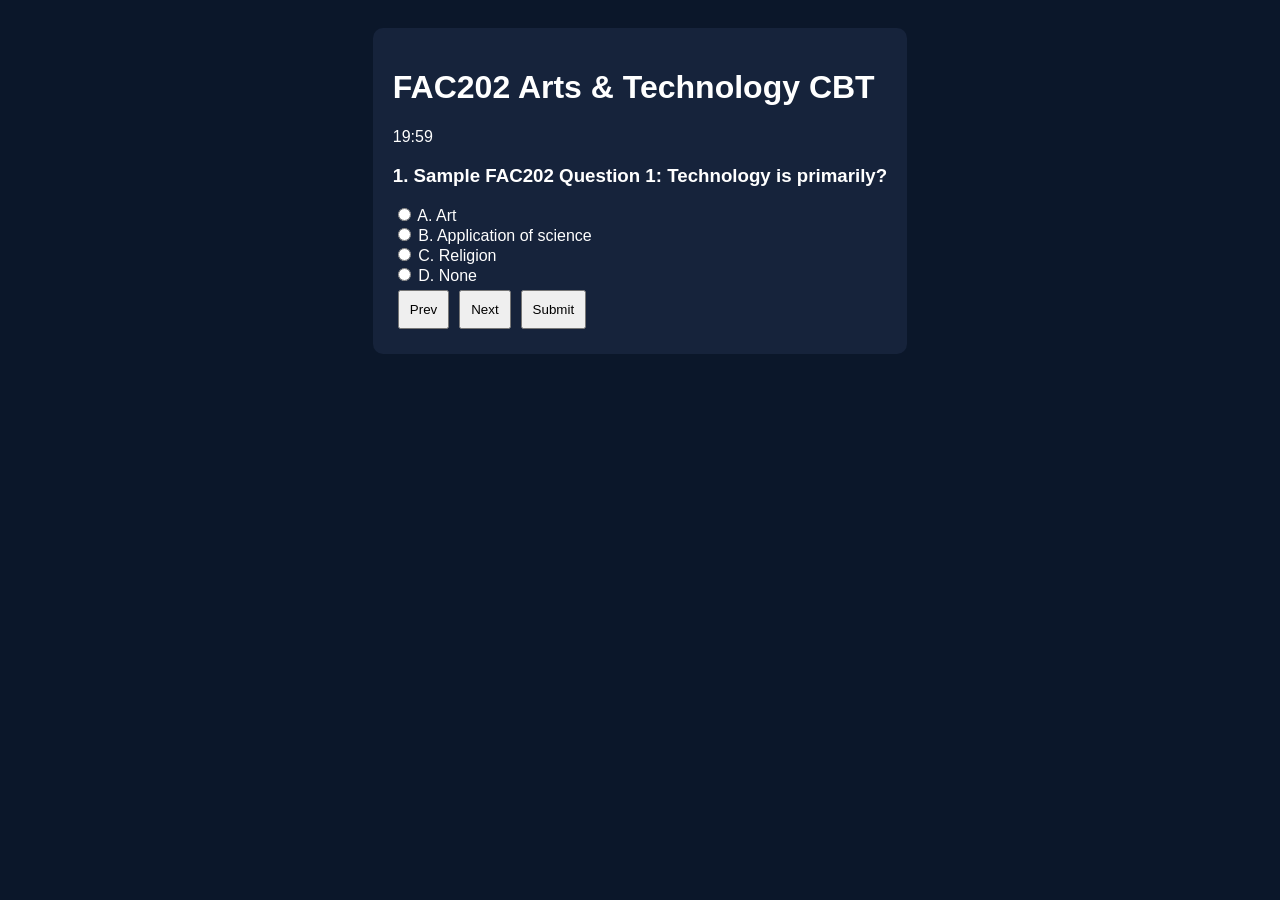
==== index.html @ e80b79d8 "Add files via upload" ====
<!doctype html><html><head><meta charset="utf-8"><title>FAC202 CBT</title><link rel="stylesheet" href="style.css"></head><body><div class="box"><h1>FAC202 Arts & Technology CBT</h1><div id="timer">20:00</div><div id="q"></div><div id="opts"></div><button onclick="prev()">Prev</button><button onclick="next()">Next</button><button onclick="submitTest()">Submit</button></div><script src="script.js"></script></body></html>
---- style.css ----
body{font-family:Arial;background:#0b172a;color:#fff;display:flex;justify-content:center}.box{max-width:800px;background:#16233b;padding:20px;border-radius:10px;margin-top:20px}button{margin:5px;padding:10px}
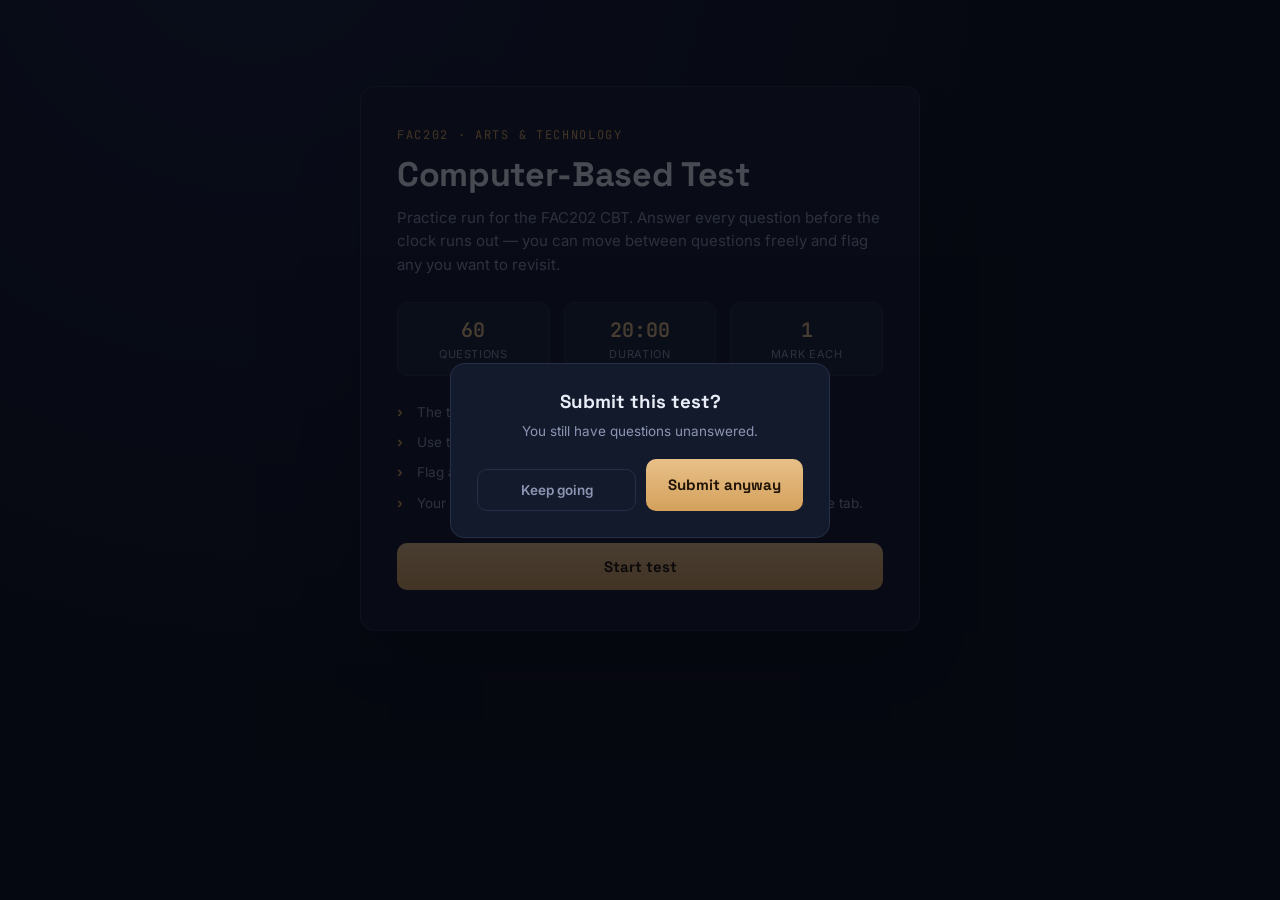
==== commit 0f65bcf9: "Add files via upload" ====
--- a/index.html
+++ b/index.html
@@ -1 +1,119 @@
-<!doctype html><html><head><meta charset="utf-8"><title>FAC202 CBT</title><link rel="stylesheet" href="style.css"></head><body><div class="box"><h1>FAC202 Arts & Technology CBT</h1><div id="timer">20:00</div><div id="q"></div><div id="opts"></div><button onclick="prev()">Prev</button><button onclick="next()">Next</button><button onclick="submitTest()">Submit</button></div><script src="script.js"></script></body></html>+<!doctype html>
+<html lang="en">
+<head>
+<meta charset="utf-8">
+<meta name="viewport" content="width=device-width, initial-scale=1">
+<title>FAC202 · Arts & Technology CBT</title>
+<link rel="preconnect" href="https://fonts.googleapis.com">
+<link rel="preconnect" href="https://fonts.gstatic.com" crossorigin>
+<link href="https://fonts.googleapis.com/css2?family=Space+Grotesk:wght@500;600;700&family=Inter:wght@400;500;600&family=JetBrains+Mono:wght@500;600&display=swap" rel="stylesheet">
+<link rel="stylesheet" href="style.css">
+</head>
+<body>
+
+<div class="app" id="app">
+
+  <!-- START SCREEN -->
+  <section class="screen start-screen" id="startScreen">
+    <div class="start-card">
+      <p class="eyebrow">FAC202 &middot; ARTS &amp; TECHNOLOGY</p>
+      <h1>Computer-Based Test</h1>
+      <p class="lede">Practice run for the FAC202 CBT. Answer every question before the clock runs out — you can move between questions freely and flag any you want to revisit.</p>
+
+      <div class="meta-row">
+        <div class="meta"><span class="meta-num" id="metaCount">60</span><span class="meta-label">Questions</span></div>
+        <div class="meta"><span class="meta-num" id="metaTime">20:00</span><span class="meta-label">Duration</span></div>
+        <div class="meta"><span class="meta-num">1</span><span class="meta-label">Mark each</span></div>
+      </div>
+
+      <ul class="rules">
+        <li>The test submits automatically when time runs out.</li>
+        <li>Use the question grid on the left to jump to any question.</li>
+        <li>Flag a question to mark it for review before you submit.</li>
+        <li>Your progress is saved automatically if you accidentally close the tab.</li>
+      </ul>
+
+      <button class="btn-primary" id="startBtn">Start test</button>
+      <button class="btn-ghost" id="resumeBtn" hidden>Resume saved attempt</button>
+    </div>
+  </section>
+
+  <!-- TEST SCREEN -->
+  <section class="screen test-screen" id="testScreen" hidden>
+    <header class="test-header">
+      <div class="course-tag">FAC202</div>
+      <div class="progress-wrap">
+        <div class="progress-bar" id="progressBar"></div>
+      </div>
+      <div class="clock" id="timer">20:00</div>
+    </header>
+
+    <div class="test-body">
+      <aside class="palette-panel">
+        <div class="palette-legend">
+          <span><i class="dot dot-current"></i>Current</span>
+          <span><i class="dot dot-answered"></i>Answered</span>
+          <span><i class="dot dot-flagged"></i>Flagged</span>
+          <span><i class="dot dot-empty"></i>Unseen</span>
+        </div>
+        <div class="palette-grid" id="palette"></div>
+        <div class="palette-actions">
+          <button class="btn-flag" id="flagBtn">Flag this question</button>
+          <button class="btn-submit" id="submitBtn">Submit test</button>
+        </div>
+      </aside>
+
+      <main class="question-panel">
+        <div class="q-head">
+          <span id="qIndex">Question 1 of 60</span>
+          <span class="q-status" id="qStatus"></span>
+        </div>
+        <h2 id="qText">Loading question…</h2>
+        <div class="options" id="opts"></div>
+        <div class="nav-row">
+          <button class="btn-nav" id="prevBtn">&larr; Prev</button>
+          <button class="btn-nav" id="clearBtn">Clear answer</button>
+          <button class="btn-nav btn-nav-primary" id="nextBtn">Next &rarr;</button>
+        </div>
+      </main>
+    </div>
+  </section>
+
+  <!-- RESULTS SCREEN -->
+  <section class="screen results-screen" id="resultsScreen" hidden>
+    <div class="results-head">
+      <p class="eyebrow">RESULT</p>
+      <h1 id="scoreHeadline">0 / 60</h1>
+      <p class="lede" id="scoreSub">You scored 0%.</p>
+      <div class="results-stats">
+        <div class="rstat"><span class="rstat-num rstat-correct" id="statCorrect">0</span><span class="rstat-label">Correct</span></div>
+        <div class="rstat"><span class="rstat-num rstat-wrong" id="statWrong">0</span><span class="rstat-label">Incorrect</span></div>
+        <div class="rstat"><span class="rstat-num rstat-skip" id="statSkip">0</span><span class="rstat-label">Unanswered</span></div>
+      </div>
+      <div class="results-filters">
+        <button class="chip chip-active" data-filter="all">All</button>
+        <button class="chip" data-filter="wrong">Missed</button>
+        <button class="chip" data-filter="flagged">Flagged</button>
+      </div>
+      <button class="btn-ghost" id="retryBtn">Retry test</button>
+    </div>
+    <div class="review-list" id="reviewList"></div>
+  </section>
+
+</div>
+
+<!-- SUBMIT CONFIRM MODAL -->
+<div class="modal-overlay" id="confirmModal" hidden>
+  <div class="modal-card">
+    <h3>Submit this test?</h3>
+    <p id="confirmText">You still have questions unanswered.</p>
+    <div class="modal-actions">
+      <button class="btn-ghost" id="cancelSubmit">Keep going</button>
+      <button class="btn-primary" id="confirmSubmit">Submit anyway</button>
+    </div>
+  </div>
+</div>
+
+<script src="script.js"></script>
+</body>
+</html>
--- a/style.css
+++ b/style.css
@@ -1 +1,364 @@
-body{font-family:Arial;background:#0b172a;color:#fff;display:flex;justify-content:center}.box{max-width:800px;background:#16233b;padding:20px;border-radius:10px;margin-top:20px}button{margin:5px;padding:10px}+/* ---------------------------------------
+   FAC202 CBT — Exam Terminal theme
+--------------------------------------- */
+
+:root{
+  --bg: #0a0e1a;
+  --surface: #131a2c;
+  --surface-2: #1a2338;
+  --border: #262f48;
+  --accent: #d4a15c;
+  --accent-soft: rgba(212,161,92,0.14);
+  --accent-2: #e8c088;
+  --text: #e9edf7;
+  --text-dim: #8c96b3;
+  --success: #4ade80;
+  --success-soft: rgba(74,222,128,0.14);
+  --danger: #f87171;
+  --danger-soft: rgba(248,113,113,0.14);
+  --warning: #fbbf24;
+  --radius: 14px;
+  --mono: 'JetBrains Mono', monospace;
+  --display: 'Space Grotesk', sans-serif;
+  --body: 'Inter', sans-serif;
+}
+
+*{box-sizing:border-box;}
+html,body{margin:0;padding:0;}
+
+body{
+  font-family: var(--body);
+  background: radial-gradient(circle at 20% -10%, #16203a 0%, var(--bg) 55%);
+  color: var(--text);
+  min-height: 100vh;
+  display:flex;
+  justify-content:center;
+  padding: 32px 16px;
+}
+
+.app{width:100%; max-width: 1000px;}
+
+.screen{animation: fadeIn .35s ease;}
+@keyframes fadeIn{from{opacity:0; transform:translateY(6px);} to{opacity:1; transform:translateY(0);}}
+
+.eyebrow{
+  font-family: var(--mono);
+  font-size: 12px;
+  letter-spacing: 0.14em;
+  color: var(--accent);
+  margin: 0 0 10px;
+  text-transform: uppercase;
+}
+
+h1{font-family: var(--display); font-size: 34px; font-weight: 700; margin: 0 0 10px; letter-spacing: -0.01em;}
+h2{font-family: var(--display); font-weight: 600;}
+.lede{color: var(--text-dim); line-height: 1.55; margin: 0 0 26px; font-size: 15px;}
+
+/* ---------- START SCREEN ---------- */
+.start-screen{display:flex; justify-content:center; padding-top: 6vh;}
+.start-card{
+  background: var(--surface);
+  border: 1px solid var(--border);
+  border-radius: var(--radius);
+  padding: 40px 36px;
+  max-width: 560px;
+  width: 100%;
+  box-shadow: 0 30px 60px -30px rgba(0,0,0,0.6);
+}
+
+.meta-row{display:flex; gap: 14px; margin-bottom: 26px;}
+.meta{
+  flex:1;
+  background: var(--surface-2);
+  border: 1px solid var(--border);
+  border-radius: 10px;
+  padding: 14px 10px;
+  text-align:center;
+}
+.meta-num{display:block; font-family: var(--mono); font-size: 20px; color: var(--accent-2); font-weight:600;}
+.meta-label{display:block; font-size: 11px; color: var(--text-dim); text-transform: uppercase; letter-spacing: 0.06em; margin-top: 4px;}
+
+.rules{list-style:none; padding:0; margin: 0 0 30px; display:flex; flex-direction:column; gap:10px;}
+.rules li{
+  position:relative;
+  padding-left: 20px;
+  font-size: 13.5px;
+  color: var(--text-dim);
+  line-height:1.5;
+}
+.rules li::before{
+  content:"›";
+  position:absolute; left:0; top:0;
+  color: var(--accent);
+  font-weight:700;
+}
+
+.btn-primary{
+  width:100%;
+  background: linear-gradient(180deg, var(--accent-2), var(--accent));
+  color: #201306;
+  border:none;
+  font-family: var(--display);
+  font-weight: 700;
+  font-size: 15px;
+  padding: 14px 18px;
+  border-radius: 10px;
+  cursor:pointer;
+  transition: transform .15s ease, box-shadow .15s ease;
+}
+.btn-primary:hover{transform: translateY(-1px); box-shadow: 0 10px 24px -10px rgba(212,161,92,0.5);}
+.btn-primary:focus-visible, .btn-ghost:focus-visible, .btn-nav:focus-visible, .chip:focus-visible{
+  outline: 2px solid var(--accent-2); outline-offset: 2px;
+}
+
+.btn-ghost{
+  width:100%;
+  background: transparent;
+  border: 1px solid var(--border);
+  color: var(--text-dim);
+  font-family: var(--body);
+  font-weight: 600;
+  font-size: 13.5px;
+  padding: 12px 18px;
+  border-radius: 10px;
+  margin-top: 10px;
+  cursor:pointer;
+}
+.btn-ghost:hover{border-color: var(--accent); color: var(--accent-2);}
+
+/* ---------- TEST SCREEN ---------- */
+.test-header{
+  display:flex;
+  align-items:center;
+  gap: 18px;
+  background: var(--surface);
+  border: 1px solid var(--border);
+  border-radius: var(--radius);
+  padding: 14px 20px;
+  margin-bottom: 18px;
+}
+.course-tag{
+  font-family: var(--mono);
+  font-size: 12px;
+  color: var(--accent-2);
+  border: 1px solid var(--border);
+  padding: 6px 10px;
+  border-radius: 6px;
+  background: var(--surface-2);
+  white-space:nowrap;
+}
+.progress-wrap{flex:1; height:6px; background: var(--surface-2); border-radius: 4px; overflow:hidden;}
+.progress-bar{height:100%; width:0%; background: linear-gradient(90deg, var(--accent), var(--accent-2)); transition: width .25s ease;}
+.clock{
+  font-family: var(--mono);
+  font-size: 20px;
+  font-weight: 600;
+  letter-spacing: 0.03em;
+  color: var(--accent-2);
+  background: var(--surface-2);
+  border: 1px solid var(--border);
+  padding: 6px 14px;
+  border-radius: 6px;
+  min-width: 88px;
+  text-align:center;
+}
+.clock.low{color: var(--danger); border-color: var(--danger); animation: pulse 1s infinite;}
+@keyframes pulse{0%,100%{opacity:1;} 50%{opacity:.55;}}
+
+.test-body{display:grid; grid-template-columns: 260px 1fr; gap: 18px;}
+
+.palette-panel{
+  background: var(--surface);
+  border: 1px solid var(--border);
+  border-radius: var(--radius);
+  padding: 18px;
+  height: fit-content;
+}
+.palette-legend{display:flex; flex-direction:column; gap:6px; margin-bottom:14px; font-size:11.5px; color: var(--text-dim);}
+.palette-legend span{display:flex; align-items:center; gap:8px;}
+.dot{width:9px; height:9px; border-radius:50%; display:inline-block;}
+.dot-current{background: var(--accent-2); box-shadow:0 0 0 3px var(--accent-soft);}
+.dot-answered{background: var(--success);}
+.dot-flagged{background: var(--warning);}
+.dot-empty{background: var(--border);}
+
+.palette-grid{
+  display:grid;
+  grid-template-columns: repeat(5, 1fr);
+  gap: 6px;
+  margin-bottom: 16px;
+}
+.pnum{
+  font-family: var(--mono);
+  font-size: 12px;
+  aspect-ratio: 1;
+  display:flex; align-items:center; justify-content:center;
+  background: var(--surface-2);
+  border: 1px solid var(--border);
+  border-radius: 6px;
+  color: var(--text-dim);
+  cursor:pointer;
+  transition: all .12s ease;
+}
+.pnum:hover{border-color: var(--accent);}
+.pnum.answered{background: var(--success-soft); color: var(--success); border-color: transparent;}
+.pnum.flagged{box-shadow: inset 0 0 0 2px var(--warning);}
+.pnum.current{background: var(--accent); color:#201306; border-color: var(--accent); font-weight:700;}
+
+.palette-actions{display:flex; flex-direction:column; gap:8px;}
+.btn-flag{
+  background: transparent;
+  border: 1px solid var(--border);
+  color: var(--warning);
+  padding: 10px;
+  border-radius: 8px;
+  font-size: 13px;
+  font-weight:600;
+  cursor:pointer;
+}
+.btn-flag.active{background: rgba(251,191,36,0.14); border-color: var(--warning);}
+.btn-submit{
+  background: var(--accent);
+  color:#201306;
+  border:none;
+  padding: 11px;
+  border-radius: 8px;
+  font-weight:700;
+  font-size: 13.5px;
+  cursor:pointer;
+}
+
+.question-panel{
+  background: var(--surface);
+  border: 1px solid var(--border);
+  border-radius: var(--radius);
+  padding: 26px 28px;
+  display:flex;
+  flex-direction:column;
+}
+.q-head{display:flex; justify-content:space-between; align-items:center; margin-bottom:14px;}
+.q-head #qIndex{font-family: var(--mono); font-size: 12.5px; color: var(--text-dim); letter-spacing:0.04em;}
+.q-status{font-family: var(--mono); font-size: 11.5px; color: var(--warning); text-transform:uppercase; letter-spacing:0.06em;}
+
+#qText{font-size: 19px; line-height:1.4; margin: 0 0 22px;}
+
+.options{display:flex; flex-direction:column; gap:10px; margin-bottom: 20px;}
+.opt{
+  display:flex; align-items:flex-start; gap: 12px;
+  padding: 13px 14px;
+  border: 1px solid var(--border);
+  border-radius: 10px;
+  cursor:pointer;
+  background: var(--surface-2);
+  transition: border-color .12s ease, background .12s ease;
+}
+.opt:hover{border-color: var(--accent);}
+.opt.selected{border-color: var(--accent); background: var(--accent-soft);}
+.opt input{accent-color: var(--accent); margin-top:2px;}
+.opt-letter{
+  font-family: var(--mono);
+  font-size: 12px;
+  color: var(--text-dim);
+  border: 1px solid var(--border);
+  border-radius: 4px;
+  padding: 1px 6px;
+  flex-shrink:0;
+}
+.opt.selected .opt-letter{color: var(--accent-2); border-color: var(--accent);}
+.opt-text{font-size:14.5px; line-height:1.45;}
+
+.nav-row{display:flex; gap:10px; margin-top:auto;}
+.btn-nav{
+  flex:1;
+  background: var(--surface-2);
+  border: 1px solid var(--border);
+  color: var(--text);
+  padding: 11px;
+  border-radius: 9px;
+  font-weight:600;
+  font-size: 13.5px;
+  cursor:pointer;
+}
+.btn-nav:hover{border-color: var(--accent);}
+.btn-nav-primary{background: var(--accent); color:#201306; border-color: var(--accent);}
+
+/* ---------- RESULTS SCREEN ---------- */
+.results-head{
+  background: var(--surface);
+  border: 1px solid var(--border);
+  border-radius: var(--radius);
+  padding: 32px;
+  margin-bottom: 18px;
+  text-align:center;
+}
+#scoreHeadline{font-size: 44px; font-family: var(--mono); color: var(--accent-2);}
+.results-stats{display:flex; gap:14px; justify-content:center; margin: 22px 0;}
+.rstat{background: var(--surface-2); border:1px solid var(--border); border-radius:10px; padding:14px 22px; min-width:110px;}
+.rstat-num{display:block; font-family:var(--mono); font-size:22px; font-weight:700;}
+.rstat-correct{color: var(--success);}
+.rstat-wrong{color: var(--danger);}
+.rstat-skip{color: var(--text-dim);}
+.rstat-label{font-size:11px; color: var(--text-dim); text-transform:uppercase; letter-spacing:0.05em;}
+
+.results-filters{display:flex; gap:8px; justify-content:center; margin-bottom:18px;}
+.chip{
+  background: var(--surface-2);
+  border: 1px solid var(--border);
+  color: var(--text-dim);
+  padding: 7px 16px;
+  border-radius: 20px;
+  font-size: 12.5px;
+  font-weight:600;
+  cursor:pointer;
+}
+.chip-active{background: var(--accent); color:#201306; border-color: var(--accent);}
+.results-head .btn-ghost{max-width: 220px; margin: 0 auto;}
+
+.review-list{display:flex; flex-direction:column; gap:12px;}
+.review-item{
+  background: var(--surface);
+  border: 1px solid var(--border);
+  border-left: 3px solid var(--border);
+  border-radius: 10px;
+  padding: 18px 20px;
+}
+.review-item.correct{border-left-color: var(--success);}
+.review-item.wrong{border-left-color: var(--danger);}
+.review-item.skip{border-left-color: var(--text-dim);}
+.review-q{font-weight:600; margin-bottom:10px; font-size:14.5px;}
+.review-row{font-size:13px; color: var(--text-dim); margin-bottom:4px;}
+.review-row b{color: var(--text);}
+.review-explain{margin-top:8px; font-size:13px; color: var(--text-dim); font-style:italic;}
+
+/* ---------- MODAL ---------- */
+.modal-overlay{
+  position:fixed; inset:0; background: rgba(5,7,14,0.7);
+  display:flex; align-items:center; justify-content:center; z-index:50;
+}
+.modal-card{
+  background: var(--surface);
+  border: 1px solid var(--border);
+  border-radius: var(--radius);
+  padding: 26px;
+  max-width: 380px;
+  width: 90%;
+  text-align:center;
+}
+.modal-card h3{margin:0 0 10px; font-family:var(--display);}
+.modal-card p{color: var(--text-dim); font-size:13.5px; margin: 0 0 20px;}
+.modal-actions{display:flex; gap:10px;}
+.modal-actions button{flex:1;}
+
+/* ---------- RESPONSIVE ---------- */
+@media (max-width: 720px){
+  .test-body{grid-template-columns: 1fr;}
+  .palette-panel{order:2;}
+  .question-panel{order:1;}
+  .palette-grid{grid-template-columns: repeat(8, 1fr);}
+  h1{font-size:26px;}
+  #scoreHeadline{font-size:34px;}
+}
+
+@media (prefers-reduced-motion: reduce){
+  *{animation: none !important; transition: none !important;}
+}
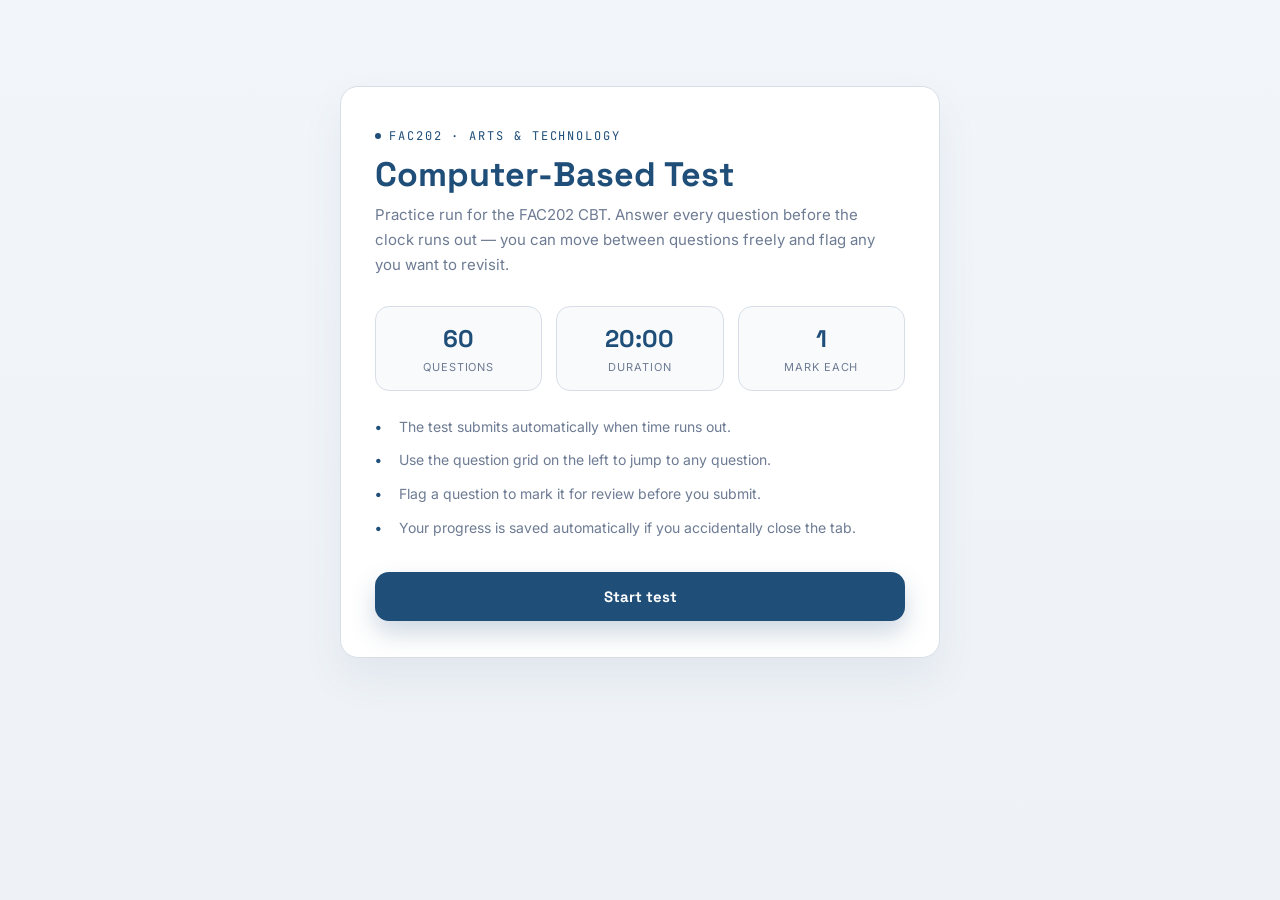
==== commit 862203e5: "Enhance UI with CSS styles and HTML structure Added CSS styles for layout and design improvements, i" ====
--- a/index.html
+++ b/index.html
@@ -7,15 +7,203 @@
 <link rel="preconnect" href="https://fonts.googleapis.com">
 <link rel="preconnect" href="https://fonts.gstatic.com" crossorigin>
 <link href="https://fonts.googleapis.com/css2?family=Space+Grotesk:wght@500;600;700&family=Inter:wght@400;500;600&family=JetBrains+Mono:wght@500;600&display=swap" rel="stylesheet">
-<link rel="stylesheet" href="style.css">
+<style>
+:root{
+  --bg: #eef2f7;
+  --surface: #ffffff;
+  --surface-soft: #f8fafc;
+  --border: #d8dee7;
+  --border-strong: #8b9db5;
+  --accent: #1f4e79;
+  --accent-soft: rgba(31,78,121,0.12);
+  --accent-2: #406a9c;
+  --text: #1f2a37;
+  --text-dim: #6d7b93;
+  --success: #2e8b57;
+  --danger: #bf3f3f;
+  --warning: #c07900;
+  --radius: 18px;
+  --mono: 'JetBrains Mono', monospace;
+  --display: 'Space Grotesk', sans-serif;
+  --body: 'Inter', sans-serif;
+}
+
+*{box-sizing:border-box;}
+html,body{margin:0;padding:0;}
+body{
+  font-family: var(--body);
+  background: linear-gradient(180deg, #f2f6fb 0%, #eef2f7 100%);
+  color: var(--text);
+  min-height: 100vh;
+  display:flex;
+  justify-content:center;
+  align-items:flex-start;
+  padding: 32px 16px;
+}
+
+.bg-glow, .bg-noise{display:none !important;}
+
+section[hidden], .modal-overlay[hidden]{display:none !important;}
+
+.app{width:100%; max-width:1020px;}
+
+.screen{animation: fadeIn .35s ease;}
+@keyframes fadeIn{from{opacity:0; transform:translateY(8px);} to{opacity:1; transform:translateY(0);}}
+
+.eyebrow{
+  font-family: var(--mono);
+  font-size: 12px;
+  letter-spacing: 0.16em;
+  color: var(--accent);
+  margin: 0 0 12px;
+  text-transform: uppercase;
+  display:inline-flex;
+  align-items:center;
+  gap:8px;
+}
+.eyebrow::before{content:''; width:6px; height:6px; border-radius:50%; background: var(--accent);}
+
+h1{font-family: var(--display); font-size: 34px; font-weight:700; margin:0 0 10px; line-height:1.1; color: var(--accent);}
+h2{font-family: var(--display); font-weight:600; color:#24324a; margin:0;}
+.lede{color: var(--text-dim); line-height:1.65; margin:0 0 28px; font-size:15px; max-width:520px;}
+
+.glass{
+  background: var(--surface);
+  border:1px solid var(--border);
+  border-radius: var(--radius);
+  box-shadow:0 20px 40px rgba(69,90,108,0.08);
+}
+
+.start-screen{display:flex; justify-content:center; padding-top:6vh;}
+.start-card{padding:36px 34px; max-width:600px; width:100%;}
+
+.meta-row{display:grid; grid-template-columns:repeat(3,1fr); gap:14px; margin-bottom:24px;}
+.meta{background: var(--surface-soft); border:1px solid var(--border); border-radius:14px; padding:16px 12px; text-align:center;}
+.meta-num{display:block; font-family: var(--display); font-size:24px; color: var(--accent); font-weight:700;}
+.meta-label{display:block; font-size:11px; color: var(--text-dim); text-transform:uppercase; letter-spacing:0.08em; margin-top:6px;}
+
+.rules{list-style:none; padding:0; margin:0 0 32px; display:flex; flex-direction:column; gap:10px;}
+.rules li{position:relative; padding-left:24px; font-size:14px; color: var(--text-dim); line-height:1.7;}
+.rules li::before{content:'•'; position:absolute; left:0; top:0; color: var(--accent); font-weight:700;}
+
+button{font:inherit;}
+
+.btn-primary{width:100%; background: var(--accent); color:#fff; border:none; font-family: var(--display); font-weight:700; font-size:15px; padding:15px 18px; border-radius:14px; cursor:pointer; transition: transform .15s ease, box-shadow .15s ease; box-shadow:0 12px 24px rgba(31,78,121,0.22);}
+.btn-primary:hover{transform:translateY(-1px); box-shadow:0 18px 28px rgba(31,78,121,0.28);}
+.btn-ghost{width:100%; background: transparent; border:1px solid var(--border); color: var(--text); font-weight:600; font-size:14px; padding:14px 18px; border-radius:14px; margin-top:12px; cursor:pointer; transition:border-color .15s ease,color .15s ease;}
+.btn-ghost:hover{border-color: var(--accent); color: var(--accent);}
+
+.test-header{display:flex; align-items:center; gap:18px; padding:20px 24px; margin-bottom:20px;}
+.course-tag{font-family: var(--mono); font-size:12px; color: var(--accent); border:1px solid var(--border); padding:8px 12px; border-radius:10px; background: var(--surface-soft); white-space:nowrap; letter-spacing:0.04em;}
+.progress-wrap{flex:1; height:10px; background: var(--surface-soft); border-radius:999px; overflow:hidden; position:relative;}
+.progress-bar{height:100%; width:0%; background: var(--accent); box-shadow:0 0 16px rgba(31,78,121,0.18);}
+.timer-ring-wrap{position:relative; width:60px; height:60px; flex-shrink:0;}
+.timer-ring-wrap svg{transform:rotate(-90deg); width:60px; height:60px;}
+.timer-ring-bg{fill:none; stroke: var(--surface-soft); stroke-width:6;}
+.timer-ring-fg{fill:none; stroke: var(--accent); stroke-width:6; stroke-linecap:round; transition: stroke-dashoffset 1s linear, stroke .3s ease;}
+.timer-text{position:absolute; inset:0; display:flex; align-items:center; justify-content:center; font-family: var(--mono); font-size:11px; font-weight:700; color: var(--accent);}
+.timer-ring-wrap.low .timer-ring-fg{stroke: var(--danger);}
+.timer-ring-wrap.low .timer-text{color: var(--danger); animation: pulseText 1s infinite;}
+@keyframes pulseText{0%,100%{opacity:1;}50%{opacity:.5;}}
+
+.test-body{display:grid; grid-template-columns:280px 1fr; gap:18px;}
+.palette-panel{padding:22px; height:fit-content;}
+.palette-legend{display:flex; flex-direction:column; gap:9px; margin-bottom:18px; font-size:12px; color: var(--text-dim);}
+.palette-legend span{display:flex; align-items:center; gap:8px;}
+.dot{width:10px; height:10px; border-radius:50%; display:inline-block;}
+.dot-current{background: var(--accent);}
+.dot-answered{background: var(--success);}
+.dot-flagged{background: var(--warning);}
+.dot-empty{background: var(--border); border:1px solid var(--border-strong);}
+
+.palette-grid{display:grid; grid-template-columns: repeat(5, 1fr); gap:8px; margin-bottom:18px;}
+.pnum{font-family: var(--mono); font-size:12px; aspect-ratio:1; display:flex; align-items:center; justify-content:center; background: var(--surface-soft); border:1px solid var(--border); border-radius:12px; color: var(--text-dim); cursor:pointer; transition:transform .12s ease,border-color .12s ease;}
+.pnum:hover{transform:translateY(-1px); border-color:var(--accent);}
+.pnum.answered{background:rgba(46,139,87,0.12); color:var(--success); border-color:transparent;}
+.pnum.flagged{box-shadow: inset 0 0 0 2px var(--warning);}
+.pnum.current{background:var(--accent); color:#fff; border-color:var(--accent); font-weight:700;}
+
+.palette-actions{display:flex; flex-direction:column; gap:10px;}
+.btn-flag{background:transparent; border:1px solid var(--border); color:var(--accent); padding:12px; border-radius:12px; font-weight:700; cursor:pointer; transition:border-color .15s ease,color .15s ease;}
+.btn-flag.active{background:var(--accent-soft); border-color:var(--accent);}
+.btn-submit{background:var(--accent); color:white; border:none; padding:14px; border-radius:12px; font-weight:700; cursor:pointer; transition:transform .15s ease;}
+.btn-submit:hover{transform:translateY(-1px);}
+
+.question-panel{padding:28px 32px; display:flex; flex-direction:column;}
+.q-head{display:flex; justify-content:space-between; align-items:center; margin-bottom:16px;}
+.q-head #qIndex{font-family:var(--mono); font-size:12.5px; color:var(--text-dim); letter-spacing:.04em;}
+.q-status{font-family:var(--mono); font-size:11.5px; color:var(--warning); text-transform:uppercase; letter-spacing:.06em;}
+#qText{font-size:20px; line-height:1.45; margin:0 0 24px; font-weight:600; color:#24324a;}
+.options{display:flex; flex-direction:column; gap:12px; margin-bottom:22px;}
+.opt{display:flex; align-items:flex-start; gap:14px; padding:16px 18px; border:1px solid var(--border); border-radius:14px; background:var(--surface-soft); cursor:pointer; transition:border-color .15s ease, background .15s ease, transform .1s ease;}
+.opt:hover{border-color:var(--accent); transform:translateX(1px);}
+.opt.selected{border-color:var(--accent); background:var(--accent-soft);}
+.opt:focus-within{outline:2px solid rgba(31,78,121,0.18); outline-offset:2px;}
+.opt input[type=radio]{position:absolute; opacity:0; width:1px; height:1px;}
+.opt-radio{width:19px; height:19px; border-radius:50%; border:2px solid var(--border-strong); flex-shrink:0; margin-top:2px; position:relative; transition:border-color .15s ease;}
+.opt.selected .opt-radio{border-color:var(--accent);}
+.opt.selected .opt-radio::after{content:''; position:absolute; inset:4px; border-radius:50%; background:var(--accent);}
+.opt-letter{font-family:var(--mono); font-size:11.5px; color:var(--text-dim); border:1px solid var(--border); border-radius:6px; padding:3px 8px; flex-shrink:0; margin-top:1px;}
+.opt.selected .opt-letter{color:var(--accent); border-color:var(--accent);}
+.opt-text{font-size:15px; line-height:1.6; padding-top:1px;}
+
+.nav-row{display:flex; gap:10px; margin-top:auto;}
+.btn-nav{flex:1; background: var(--surface-soft); border:1px solid var(--border); color:var(--text); padding:13px; border-radius:12px; font-weight:700; font-size:14px; cursor:pointer; transition:border-color .15s ease;}
+.btn-nav:disabled{opacity:.4; cursor:not-allowed;}
+.btn-nav:not(:disabled):hover{border-color:var(--accent);}
+.btn-nav-primary{background:var(--accent); color:white; border-color:var(--accent);}
+
+.results-head{padding:36px 30px; margin-bottom:20px; text-align:center; display:flex; flex-direction:column; align-items:center;}
+.score-ring-wrap{position:relative; width:168px; height:168px; margin:12px 0 18px;}
+.score-ring-wrap svg{transform:rotate(-90deg); width:168px; height:168px;}
+.score-ring-bg{fill:none; stroke:var(--surface-soft); stroke-width:12;}
+.score-ring-fg{fill:none; stroke:var(--accent); stroke-width:12; stroke-linecap:round; transition:stroke-dashoffset 1.2s cubic-bezier(.2,.8,.2,1), stroke .3s ease;}
+.score-ring-center{position:absolute; inset:0; display:flex; flex-direction:column; align-items:center; justify-content:center;}
+#scorePct{font-family:var(--mono); font-size:32px; font-weight:700; color:var(--accent);}
+#scoreFrac{font-size:12px; color:var(--text-dim); margin-top:4px;}
+.results-stats{display:flex; gap:14px; justify-content:center; margin:10px 0 22px;}
+.rstat{background:var(--surface-soft); border:1px solid var(--border); border-radius:14px; padding:16px 22px; min-width:120px;}
+.rstat-num{display:block; font-family:var(--mono); font-size:22px; font-weight:700;}
+.rstat-correct{color:var(--success);}
+.rstat-wrong{color:var(--danger);}
+.rstat-skip{color:var(--text-dim);}
+.rstat-label{font-size:11px; color:var(--text-dim); text-transform:uppercase; letter-spacing:.05em;}
+.results-filters{display:flex; gap:10px; justify-content:center; margin-bottom:20px;}
+.chip{background:var(--surface-soft); border:1px solid var(--border); color:var(--text-dim); padding:10px 18px; border-radius:999px; font-size:13px; font-weight:700; cursor:pointer; transition:all .15s ease;}
+.chip-active{background:var(--accent); color:white; border-color:var(--accent);}
+.results-head .btn-ghost{max-width:220px; margin-top:10px;}
+.review-list{display:flex; flex-direction:column; gap:12px;}
+.review-item{padding:18px 20px; border-left:3px solid var(--border); background:var(--surface-soft);}
+.review-item.correct{border-left-color:var(--success);}
+.review-item.wrong{border-left-color:var(--danger);}
+.review-item.skip{border-left-color:var(--text-dim);}
+.review-q{font-weight:700; margin-bottom:10px; font-size:15px; color:#24324a;}
+.review-row{font-size:13px; color:var(--text-dim); margin-bottom:6px;}
+.review-explain{margin-top:10px; font-size:13px; color:var(--text-dim); font-style:italic;}
+
+@media (max-width: 720px){
+  .test-body{grid-template-columns:1fr;}
+  .palette-panel{order:2;}
+  .question-panel{order:1; padding:22px 20px;}
+  .palette-grid{grid-template-columns:repeat(8,1fr);}
+  h1{font-size:30px;}
+  .start-card{padding:26px 22px;}
+  .test-header{flex-direction:column; align-items:flex-start; padding:16px 18px;}
+}
+
+@media (prefers-reduced-motion: reduce){*{animation:none!important; transition:none!important;}}
+</style>
 </head>
 <body>
 
+<div class="bg-glow"><span></span><span></span><span></span></div>
+<div class="bg-noise"></div>
+
 <div class="app" id="app">
 
   <!-- START SCREEN -->
   <section class="screen start-screen" id="startScreen">
-    <div class="start-card">
+    <div class="start-card glass">
       <p class="eyebrow">FAC202 &middot; ARTS &amp; TECHNOLOGY</p>
       <h1>Computer-Based Test</h1>
       <p class="lede">Practice run for the FAC202 CBT. Answer every question before the clock runs out — you can move between questions freely and flag any you want to revisit.</p>
@@ -40,16 +228,22 @@
 
   <!-- TEST SCREEN -->
   <section class="screen test-screen" id="testScreen" hidden>
-    <header class="test-header">
+    <header class="test-header glass">
       <div class="course-tag">FAC202</div>
       <div class="progress-wrap">
         <div class="progress-bar" id="progressBar"></div>
       </div>
-      <div class="clock" id="timer">20:00</div>
+      <div class="timer-ring-wrap" id="timerRingWrap">
+        <svg viewBox="0 0 60 60">
+          <circle class="timer-ring-bg" cx="30" cy="30" r="26"></circle>
+          <circle class="timer-ring-fg" id="timerRingFg" cx="30" cy="30" r="26"></circle>
+        </svg>
+        <div class="timer-text" id="timer">20:00</div>
+      </div>
     </header>
 
     <div class="test-body">
-      <aside class="palette-panel">
+      <aside class="palette-panel glass">
         <div class="palette-legend">
           <span><i class="dot dot-current"></i>Current</span>
           <span><i class="dot dot-answered"></i>Answered</span>
@@ -63,7 +257,7 @@
         </div>
       </aside>
 
-      <main class="question-panel">
+      <main class="question-panel glass">
         <div class="q-head">
           <span id="qIndex">Question 1 of 60</span>
           <span class="q-status" id="qStatus"></span>
@@ -81,10 +275,19 @@
 
   <!-- RESULTS SCREEN -->
   <section class="screen results-screen" id="resultsScreen" hidden>
-    <div class="results-head">
+    <div class="results-head glass">
       <p class="eyebrow">RESULT</p>
-      <h1 id="scoreHeadline">0 / 60</h1>
-      <p class="lede" id="scoreSub">You scored 0%.</p>
+      <h1>Test complete</h1>
+      <div class="score-ring-wrap">
+        <svg viewBox="0 0 168 168">
+          <circle class="score-ring-bg" cx="84" cy="84" r="72"></circle>
+          <circle class="score-ring-fg" id="scoreRingFg" cx="84" cy="84" r="72"></circle>
+        </svg>
+        <div class="score-ring-center">
+          <span id="scorePct">0%</span>
+          <span id="scoreFrac">0 / 60</span>
+        </div>
+      </div>
       <div class="results-stats">
         <div class="rstat"><span class="rstat-num rstat-correct" id="statCorrect">0</span><span class="rstat-label">Correct</span></div>
         <div class="rstat"><span class="rstat-num rstat-wrong" id="statWrong">0</span><span class="rstat-label">Incorrect</span></div>
@@ -104,7 +307,7 @@
 
 <!-- SUBMIT CONFIRM MODAL -->
 <div class="modal-overlay" id="confirmModal" hidden>
-  <div class="modal-card">
+  <div class="modal-card glass">
     <h3>Submit this test?</h3>
     <p id="confirmText">You still have questions unanswered.</p>
     <div class="modal-actions">
@@ -114,6 +317,349 @@
   </div>
 </div>
 
-<script src="script.js"></script>
+<script>
+/* ==========================================================
+   FAC202 CBT — Engine
+   Replace the QUESTIONS array below with your real FAC202
+   questions. Keep the same shape for each item:
+   { q: "question text", o: ["A","B","C","D"], a: 1, e: "explanation" }
+   "a" is the zero-based index of the correct option in "o".
+========================================================== */
+
+const CONFIG = {
+  course: "FAC202",
+  durationSeconds: 20 * 60,
+  storageKey: "fac202_cbt_attempt_v1"
+};
+
+/* Sample placeholder bank — SWAP THESE FOR YOUR REAL QUESTIONS */
+const QUESTIONS = Array.from({ length: 60 }, (_, n) => ({
+  q: `Sample FAC202 Question ${n + 1}: Technology is primarily?`,
+  o: ["Art", "Application of science", "Religion", "None"],
+  a: 1,
+  e: "Technology is the application of science to solve problems."
+}));
+
+/* ---------------- state ---------------- */
+let current = 0;
+let answers = {};
+let flagged = {};
+let secondsLeft = CONFIG.durationSeconds;
+let timerHandle = null;
+let submitted = false;
+let activeFilter = "all";
+
+/* ---------------- elements ---------------- */
+const el = (id) => document.getElementById(id);
+const startScreen = el("startScreen");
+const testScreen = el("testScreen");
+const resultsScreen = el("resultsScreen");
+
+const startBtn = el("startBtn");
+const resumeBtn = el("resumeBtn");
+const metaCount = el("metaCount");
+const metaTime = el("metaTime");
+
+const timerEl = el("timer");
+const timerRingWrap = el("timerRingWrap");
+const timerRingFg = el("timerRingFg");
+const TIMER_R = 26;
+const TIMER_CIRC = 2 * Math.PI * TIMER_R;
+timerRingFg.style.strokeDasharray = `${TIMER_CIRC}`;
+
+const progressBar = el("progressBar");
+const paletteEl = el("palette");
+const flagBtn = el("flagBtn");
+const submitBtn = el("submitBtn");
+
+const qIndexEl = el("qIndex");
+const qStatusEl = el("qStatus");
+const qTextEl = el("qText");
+const optsEl = el("opts");
+const prevBtn = el("prevBtn");
+const nextBtn = el("nextBtn");
+const clearBtn = el("clearBtn");
+
+const scorePct = el("scorePct");
+const scoreFrac = el("scoreFrac");
+const scoreRingFg = el("scoreRingFg");
+const SCORE_R = 72;
+const SCORE_CIRC = 2 * Math.PI * SCORE_R;
+scoreRingFg.style.strokeDasharray = `${SCORE_CIRC}`;
+scoreRingFg.style.strokeDashoffset = `${SCORE_CIRC}`;
+
+const statCorrect = el("statCorrect");
+const statWrong = el("statWrong");
+const statSkip = el("statSkip");
+const reviewList = el("reviewList");
+const retryBtn = el("retryBtn");
+
+/* ---------------- init screen labels ---------------- */
+metaCount.textContent = QUESTIONS.length;
+metaTime.textContent = formatTime(CONFIG.durationSeconds);
+
+/* ---------------- resume check ---------------- */
+(function checkSavedAttempt() {
+  const saved = loadState();
+  if (saved && !saved.submitted) resumeBtn.hidden = false;
+})();
+
+startBtn.addEventListener("click", () => {
+  clearState();
+  current = 0; answers = {}; flagged = {}; secondsLeft = CONFIG.durationSeconds; submitted = false;
+  beginTest();
+});
+
+resumeBtn.addEventListener("click", () => {
+  const saved = loadState();
+  if (!saved) return beginTest();
+  current = saved.current || 0;
+  answers = saved.answers || {};
+  flagged = saved.flagged || {};
+  secondsLeft = typeof saved.secondsLeft === "number" ? saved.secondsLeft : CONFIG.durationSeconds;
+  beginTest();
+});
+
+function beginTest() {
+  startScreen.hidden = true;
+  testScreen.hidden = false;
+  buildPalette();
+  renderQuestion();
+  startTimer();
+}
+
+/* ---------------- timer ---------------- */
+function startTimer() {
+  clearInterval(timerHandle);
+  tick();
+  timerHandle = setInterval(tick, 1000);
+}
+
+function tick() {
+  timerEl.textContent = formatTime(secondsLeft);
+  const low = secondsLeft <= 60;
+  timerRingWrap.classList.toggle("low", low);
+  const fraction = secondsLeft / CONFIG.durationSeconds;
+  timerRingFg.style.strokeDashoffset = `${TIMER_CIRC * (1 - fraction)}`;
+  if (secondsLeft <= 0) {
+    clearInterval(timerHandle);
+    finishTest();
+    return;
+  }
+  secondsLeft--;
+  saveState();
+}
+
+function formatTime(total) {
+  const m = Math.floor(total / 60);
+  const s = total % 60;
+  return `${String(m).padStart(2, "0")}:${String(s).padStart(2, "0")}`;
+}
+
+/* ---------------- rendering ---------------- */
+function renderQuestion() {
+  const q = QUESTIONS[current];
+  qIndexEl.textContent = `Question ${current + 1} of ${QUESTIONS.length}`;
+  qStatusEl.textContent = flagged[current] ? "Flagged" : "";
+  qTextEl.textContent = q.q;
+
+  optsEl.innerHTML = "";
+  q.o.forEach((text, n) => {
+    const selected = answers[current] === n;
+    const row = document.createElement("label");
+    row.className = "opt" + (selected ? " selected" : "");
+    row.innerHTML = `
+      <input type="radio" name="opt" ${selected ? "checked" : ""}>
+      <span class="opt-radio"></span>
+      <span class="opt-letter">${String.fromCharCode(65 + n)}</span>
+      <span class="opt-text"></span>
+    `;
+    row.querySelector(".opt-text").textContent = text;
+    row.addEventListener("click", () => selectOption(n));
+    optsEl.appendChild(row);
+  });
+
+  flagBtn.classList.toggle("active", !!flagged[current]);
+  flagBtn.textContent = flagged[current] ? "Unflag this question" : "Flag this question";
+  prevBtn.disabled = current === 0;
+  nextBtn.textContent = current === QUESTIONS.length - 1 ? "Review & submit" : "Next →";
+
+  updatePalette();
+  updateProgress();
+}
+
+function selectOption(n) {
+  answers[current] = n;
+  renderQuestion();
+  saveState();
+}
+
+function updateProgress() {
+  const answeredCount = Object.keys(answers).length;
+  progressBar.style.width = `${(answeredCount / QUESTIONS.length) * 100}%`;
+}
+
+/* ---------------- palette ---------------- */
+function buildPalette() {
+  paletteEl.innerHTML = "";
+  QUESTIONS.forEach((_, n) => {
+    const btn = document.createElement("div");
+    btn.className = "pnum";
+    btn.textContent = n + 1;
+    btn.addEventListener("click", () => {
+      current = n;
+      renderQuestion();
+    });
+    paletteEl.appendChild(btn);
+  });
+  updatePalette();
+}
+
+function updatePalette() {
+  Array.from(paletteEl.children).forEach((btn, n) => {
+    btn.classList.toggle("current", n === current);
+    btn.classList.toggle("answered", answers[n] !== undefined);
+    btn.classList.toggle("flagged", !!flagged[n]);
+  });
+}
+
+/* ---------------- nav buttons ---------------- */
+prevBtn.addEventListener("click", () => {
+  if (current > 0) { current--; renderQuestion(); }
+});
+
+nextBtn.addEventListener("click", () => {
+  if (current < QUESTIONS.length - 1) { current++; renderQuestion(); }
+  else openConfirm();
+});
+
+clearBtn.addEventListener("click", () => {
+  delete answers[current];
+  renderQuestion();
+  saveState();
+});
+
+flagBtn.addEventListener("click", () => {
+  if (flagged[current]) delete flagged[current];
+  else flagged[current] = true;
+  renderQuestion();
+  saveState();
+});
+
+/* keyboard shortcuts */
+document.addEventListener("keydown", (e) => {
+  if (testScreen.hidden) return;
+  if (e.key === "ArrowRight") nextBtn.click();
+  if (e.key === "ArrowLeft") prevBtn.click();
+  const num = parseInt(e.key, 10);
+  if (!isNaN(num) && num >= 1 && num <= QUESTIONS[current].o.length) selectOption(num - 1);
+  if (/^[A-D]$/i.test(e.key)) {
+    const letter = e.key.toUpperCase().charCodeAt(0) - 65;
+    if (letter < QUESTIONS[current].o.length) selectOption(letter);
+  }
+});
+
+/* ---------------- submit flow ---------------- */
+submitBtn.addEventListener("click", finishTest);
+
+function finishTest() {
+  submitted = true;
+  clearInterval(timerHandle);
+  saveState();
+  renderResults();
+  testScreen.hidden = true;
+  resultsScreen.hidden = false;
+}
+
+/* ---------------- results ---------------- */
+function renderResults() {
+  let correct = 0, wrong = 0, skip = 0;
+  QUESTIONS.forEach((q, n) => {
+    if (answers[n] === undefined) skip++;
+    else if (answers[n] === q.a) correct++;
+    else wrong++;
+  });
+
+  const pct = Math.round((correct / QUESTIONS.length) * 100);
+  scorePct.textContent = `${pct}%`;
+  scoreFrac.textContent = `${correct} / ${QUESTIONS.length}`;
+  statCorrect.textContent = correct;
+  statWrong.textContent = wrong;
+  statSkip.textContent = skip;
+
+  const ringColor = pct >= 70 ? "var(--success)" : pct >= 40 ? "var(--warning)" : "var(--danger)";
+  scoreRingFg.style.stroke = ringColor;
+  requestAnimationFrame(() => {
+    scoreRingFg.style.strokeDashoffset = `${SCORE_CIRC * (1 - pct / 100)}`;
+  });
+
+  renderReviewList();
+}
+
+function renderReviewList() {
+  reviewList.innerHTML = "";
+  QUESTIONS.forEach((q, n) => {
+    const userAns = answers[n];
+    const state = userAns === undefined ? "skip" : (userAns === q.a ? "correct" : "wrong");
+
+    if (activeFilter === "wrong" && state !== "wrong" && state !== "skip") return;
+    if (activeFilter === "flagged" && !flagged[n]) return;
+
+    const item = document.createElement("div");
+    item.className = `review-item glass ${state}`;
+    item.innerHTML = `
+      <div class="review-q">${n + 1}. ${escapeHtml(q.q)}</div>
+      <div class="review-row">Your answer: <b>${userAns !== undefined ? escapeHtml(q.o[userAns]) : "— not answered —"}</b></div>
+      <div class="review-row">Correct answer: <b>${escapeHtml(q.o[q.a])}</b></div>
+      <div class="review-explain">${escapeHtml(q.e)}</div>
+    `;
+    reviewList.appendChild(item);
+  });
+
+  if (!reviewList.children.length) {
+    reviewList.innerHTML = `<div class="review-item glass"><div class="review-q">Nothing to show for this filter.</div></div>`;
+  }
+}
+
+document.querySelectorAll(".chip").forEach((chip) => {
+  chip.addEventListener("click", () => {
+    document.querySelectorAll(".chip").forEach((c) => c.classList.remove("chip-active"));
+    chip.classList.add("chip-active");
+    activeFilter = chip.dataset.filter;
+    renderReviewList();
+  });
+});
+
+retryBtn.addEventListener("click", () => {
+  clearState();
+  current = 0; answers = {}; flagged = {}; secondsLeft = CONFIG.durationSeconds; submitted = false; activeFilter = "all";
+  resultsScreen.hidden = true;
+  startScreen.hidden = false;
+  resumeBtn.hidden = true;
+});
+
+/* ---------------- persistence ---------------- */
+function saveState() {
+  const state = { current, answers, flagged, secondsLeft, submitted };
+  try { localStorage.setItem(CONFIG.storageKey, JSON.stringify(state)); } catch (e) {}
+}
+
+function loadState() {
+  try {
+    const raw = localStorage.getItem(CONFIG.storageKey);
+    return raw ? JSON.parse(raw) : null;
+  } catch (e) { return null; }
+}
+
+function clearState() {
+  try { localStorage.removeItem(CONFIG.storageKey); } catch (e) {}
+}
+
+function escapeHtml(str) {
+  const div = document.createElement("div");
+  div.textContent = str;
+  return div.innerHTML;
+}
+</script>
 </body>
 </html>
